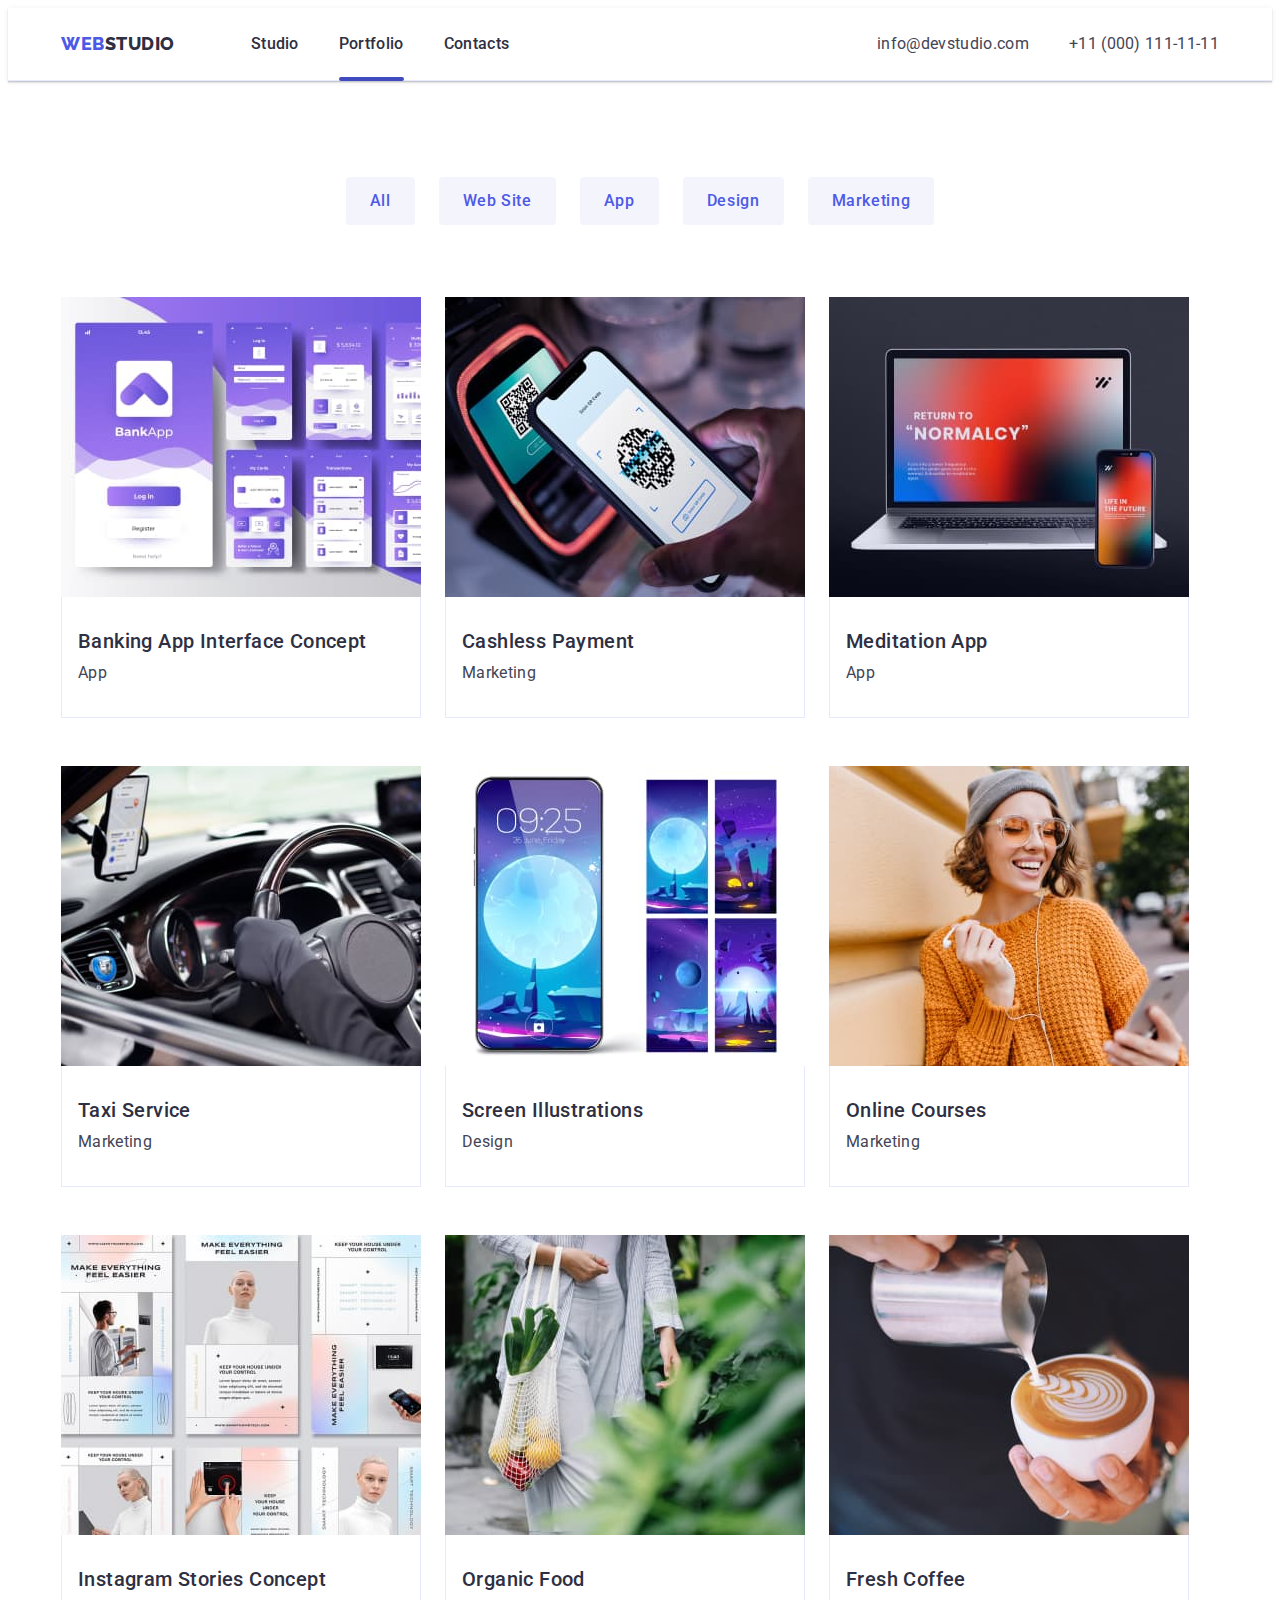
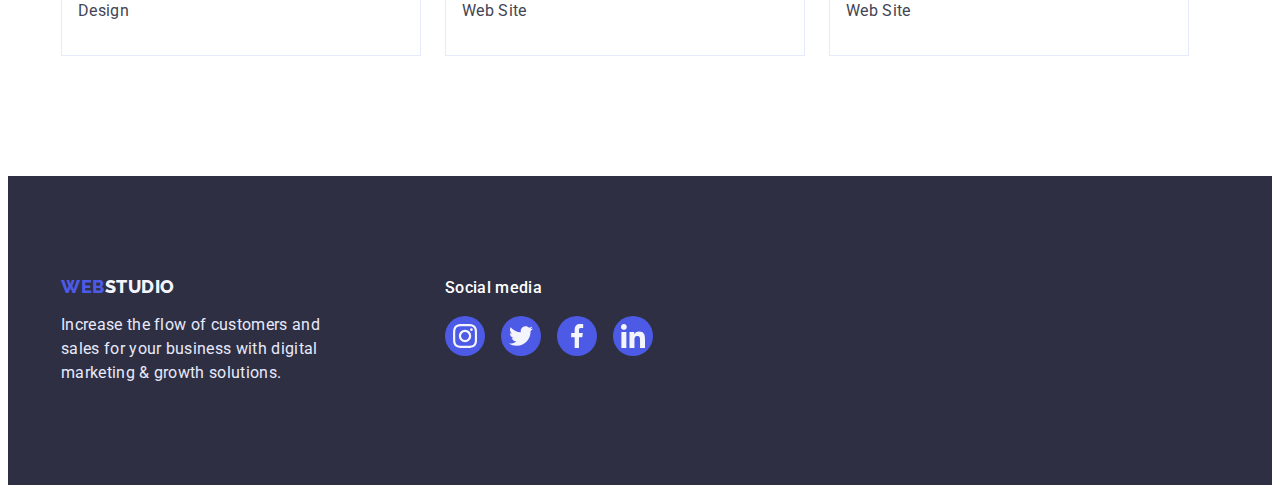
==== portfolio.html @ ecf8b480 "Initial commit" ====
<!DOCTYPE html>
<html lang="en">
  <head>
    <meta charset="UTF-8" />
    <meta http-equiv="X-UA-Compatible" content="IE=edge" />
    <meta name="viewport" content="width=device-width, initial-scale=1.0" />
    <title>Document</title>
    <link rel="preconnect" href="https://fonts.googleapis.com" />
    <link rel="preconnect" href="https://fonts.gstatic.com" crossorigin />
    <link
      href="https://fonts.googleapis.com/css2?family=Raleway:wght@800&family=Roboto:wght@400;500;700;900&display=swap"
      rel="stylesheet"
    />
    <link
      rel="stylesheet"
      href="https://cdnjs.cloudflare.com/ajax/libs/modern-normalize/1.1.0/modern-normalize.min.css"
      integrity="sha512-wpPYUAdjBVSE4KJnH1VR1HeZfpl1ub8YT/NKx4PuQ5NmX2tKuGu6U/JRp5y+Y8XG2tV+wKQpNHVUX03MfMFn9Q=="
      crossorigin="anonymous"
      referrerpolicy="no-referrer"
    />
    <link rel="stylesheet" href="./css/style.css" />
  </head>
  <body class="body">
    <header class="page-header partfolio-header-border">
      <div class="container header-container">
        <nav class="page-nav">
          <a class="logo-header link" href="./index.html">WEB<span class="logo-header-span">Studio</span></a>

          <ul class="menu list">
            <li class="menu-item"><a class="menu-link link" href="./index.html">Studio</a></li>
            <li class="menu-item"><a class="menu-link menu-link-line link" href="./portfolio.html">Portfolio</a></li>
            <li class="menu-item"><a class="menu-link link" href="">Contacts</a></li>
          </ul>
        </nav>
        <address class="contacts">
          <ul class="contact-list list">
            <li><a class="contact-info link" href="mailto:info@devstudio.com">info@devstudio.com</a></li>
            <li><a class="contact-info link" href="tel:+110001111111">+11 (000) 111-11-11</a></li>
          </ul>
        </address>
      </div>
    </header>
    <main>
      <section class="partfolio">
        <div class="container">
          <h1 hidden>partfolio</h1>

          <ul class="partfolio-btn list">
            <li><button class="nav-btn" type="button">All</button></li>
            <li><button class="nav-btn" type="button">Web Site</button></li>
            <li><button class="nav-btn" type="button">App</button></li>
            <li><button class="nav-btn" type="button">Design</button></li>
            <li><button class="nav-btn" type="button">Marketing</button></li>
          </ul>

          <ul class="partfolio-list list">
            <li class="partfolio-item">
              <a class="partfolio-cards link" href=""
                ><div class="partfolio-cover-wrap">
                  <img src="./images/portfolio/bank-app.jpg" alt="bank-app" width="360" />
                  <p class="partfolio-cover-text">
                    14 Stylish and User-Friendly App Design Concepts · Task Manager App · Calorie Tracker App · Exotic
                    Fruit Ecommerce App · Cloud Storage App
                  </p>
                </div>
                <div class="container-items">
                  <h2 class="gallery-items">Banking App Interface Concept</h2>
                  <p class="partfolio-text">App</p>
                </div>
              </a>
            </li>
            <li class="partfolio-item">
              <a class="partfolio-cards link" href="">
                <div class="partfolio-cover-wrap">
                <img src="./images/portfolio/qr-codee.jpg" alt="qr-codee" width="360" />
                <p class="partfolio-cover-text">
                  14 Stylish and User-Friendly App Design Concepts · Task Manager App · Calorie Tracker App · Exotic
                  Fruit Ecommerce App · Cloud Storage App
                </p></div><div class="container-items">
                  <h2 class="gallery-items">Cashless Payment</h2>
                  <p class="partfolio-text">Marketing</p>
                </div>
              </a>
            </li>
            <li class="partfolio-item">
              <a class="partfolio-cards link" href="">
                <div class="partfolio-cover-wrap">
                <img src="./images/portfolio//notebook-smartphone.jpg" alt="notebook-smartphone" width="360" />
                <p class="partfolio-cover-text">
                  14 Stylish and User-Friendly App Design Concepts · Task Manager App · Calorie Tracker App · Exotic
                  Fruit Ecommerce App · Cloud Storage App
                </p></div><div class="container-items">
                  <h2 class="gallery-items">Meditation App</h2>
                  <p class="partfolio-text">App</p>
                </div>
              </a>
            </li>

            <li class="partfolio-item">
              <a class="partfolio-cards link" href="">
                <div class="partfolio-cover-wrap">
                <img src="./images/portfolio/car.jpg" alt="car" width="360" />
                <p class="partfolio-cover-text">
                  14 Stylish and User-Friendly App Design Concepts · Task Manager App · Calorie Tracker App · Exotic
                  Fruit Ecommerce App · Cloud Storage App
                </p></div><div class="container-items">
                  <h2 class="gallery-items">Taxi Service</h2>
                  <p class="partfolio-text">Marketing</p>
                </div>
              </a>
            </li>
            <li class="partfolio-item">
              <a class="partfolio-cards link" href="">
                <div class="partfolio-cover-wrap">
                <img src="./images/portfolio/smartphone.jpg" alt="smartphone" width="360" />
                <p class="partfolio-cover-text">
                  14 Stylish and User-Friendly App Design Concepts · Task Manager App · Calorie Tracker App · Exotic
                  Fruit Ecommerce App · Cloud Storage App
                </p></div><div class="container-items">
                  <h2 class="gallery-items">Screen Illustrations</h2>
                  <p class="partfolio-text">Design</p>
                </div>
              </a>
            </li>
            <li class="partfolio-item">
              <a class="partfolio-cards link" href="">
                <div class="partfolio-cover-wrap">
                <img src="./images/portfolio/girl.jpg" alt="girl" width="360" />
                <p class="partfolio-cover-text">
                  14 Stylish and User-Friendly App Design Concepts · Task Manager App · Calorie Tracker App · Exotic
                  Fruit Ecommerce App · Cloud Storage App
                </p></div><div class="container-items">
                  <h2 class="gallery-items">Online Courses</h2>
                  <p class="partfolio-text">Marketing</p>
                </div>
              </a>
            </li>

            <li class="partfolio-item">
              <a class="partfolio-cards link" href="">
                <div class="partfolio-cover-wrap">
                <img src="./images/portfolio/inst.jpg" alt="instagram-stories" width="360" />
                <p class="partfolio-cover-text">
                  14 Stylish and User-Friendly App Design Concepts · Task Manager App · Calorie Tracker App · Exotic
                  Fruit Ecommerce App · Cloud Storage App
                </p></div><div class="container-items">
                  <h2 class="gallery-items">Instagram Stories Concept</h2>
                  <p class="partfolio-text">Design</p>
                </div>
              </a>
            </li>
            <li class="partfolio-item">
              <a class="partfolio-cards link" href="">
                <div class="partfolio-cover-wrap">
                <img src="./images/portfolio/food.jpg" alt="food" width="360" />
                <p class="partfolio-cover-text">
                  14 Stylish and User-Friendly App Design Concepts · Task Manager App · Calorie Tracker App · Exotic
                  Fruit Ecommerce App · Cloud Storage App
                </p></div><div class="container-items">
                  <h2 class="gallery-items">Organic Food</h2>
                  <p class="partfolio-text">Web Site</p>
                </div>
              </a>
            </li>
            <li class="partfolio-item">
              <a class="partfolio-cards link" href="">
                <div class="partfolio-cover-wrap">
                <img src="./images/portfolio/coffe.jpg" alt="coffe" width="360" />
                <p class="partfolio-cover-text">
                  14 Stylish and User-Friendly App Design Concepts · Task Manager App · Calorie Tracker App · Exotic
                  Fruit Ecommerce App · Cloud Storage App
                </p></div><div class="container-items">
                  <h2 class="gallery-items">Fresh Coffee</h2>
                  <p class="partfolio-text">Web Site</p>
                </div>
              </a>
            </li>
          </ul>
        </div>
      </section>
    </main>
    <footer class="footer">
      <div class="container footer-container">
        <div class="footer-wrap-logo">
          <a class="logo-footer link" href="./index.html">WEB<span class="logo-footer-span">Studio</span></a>
          <p class="text-footer">
            Increase the flow of customers and sales for your business with digital marketing & growth solutions.
          </p>
        </div>
        <div class="wrap-social-media">
          <p class="footer-soc-title">Social media</p>
          <ul class="footer-soc-list list">
            <li class="team-soc-items">
              <a class="footer-soc-link link" href="">
                <svg class="team-soc-icon" width="24" height="24">
                  <use href="./images/icon.svg#icon-instagram"></use></svg
              ></a>
            </li>
            <li class="team-soc-items">
              <a class="footer-soc-link link" href=""
                ><svg class="team-soc-icon" width="24" height="24">
                  <use href="./images/icon.svg#icon-twitter"></use></svg
              ></a>
            </li>
            <li class="team-soc-items">
              <a class="footer-soc-link link" href=""
                ><svg class="team-soc-icon" width="24" height="24">
                  <use href="./images/icon.svg#icon-facebook"></use></svg
              ></a>
            </li>
            <li class="team-soc-items">
              <a class="footer-soc-link link" href=""
                ><svg class="team-soc-icon" width="24" height="24">
                  <use href="./images/icon.svg#icon-linkedin"></use></svg
              ></a>
            </li>
          </ul>
        </div>
      </div>
    </footer>
  </body>
</html>
---- css/style.css ----
:root {
  --NAVY-BLUE: #2e2f42;
  --SLATE: #434455;
  --IRIS: #4d5ae5;
  --OCEAN: #404bbf;
  --bg-gradient: linear-gradient(rgba(46, 47, 66, 0.7), rgba(46, 47, 66, 0.7));
}

h1,
h2,
h3,
h4,
p {
  margin-top: 0;
  margin-bottom: 0;
}

ul,
ol {
  margin-top: 0;
  margin-bottom: 0;
  padding-left: 0;
}

button {
  cursor: pointer;
}

img {
  display: block;
  max-width: 100%;
  height: auto;
}

.list {
  list-style: none;
}

.link {
  text-decoration: none;
}

.body {
  font-family: "Roboto", sans-serif;
  color: var(--SLATE);
}

.container {
  width: 1158px;
  margin: 0 auto;
  padding-left: 15px;
  padding-right: 15px;
}

/* ============= HEADER ============= */
.page-header {
  height: 72px;
  display: flex;
}

.header-container {
  display: flex;
  align-items: center;
}

.page-nav {
  display: flex;
  margin-right: auto;
  align-items: center;
}

.logo-header {
  margin-right: 76px;

  font-family: "Raleway", sans-serif;
  font-weight: 800;
  font-size: 18px;
  line-height: 1.17;
  letter-spacing: 0.03em;
  text-transform: uppercase;
  color: var(--IRIS);
}

.logo-header-span {
  color: var(--NAVY-BLUE);
}

.menu {
  display: flex;
  gap: 40px;
  align-items: center;
}

.menu-item {
  padding-top: 20px;
  padding-bottom: 20px;
}

.menu-link-line::after {
  position: absolute;
  bottom: -2px;
  display: block;
  content: "";
  width: 100%;
  height: 4px;
  border: 1px;
  border-radius: 2px;
  background-color: var(--OCEAN);
}

.menu-link {
  position: relative;
  font-weight: 500;
  font-size: 16px;
  line-height: 1.5;
  letter-spacing: 0.02em;
  color: var(--NAVY-BLUE);
  padding-bottom: 26px;
  padding-top: 26px;
  transition: color 250ms cubic-bezier(0.4, 0, 0.2, 1);
}

.menu-link:hover,
.menu-link:focus {
  color: var(--OCEAN);
}

.contact-info {
  font-weight: 400;
  font-size: 16px;
  line-height: 1.5;
  letter-spacing: 0.02em;
  color: var(--SLATE);
  transition: color 250ms cubic-bezier(0.4, 0, 0.2, 1);
}

.contact-info:not(:last-child) {
  margin-right: 40px;
}

.contact-info:hover,
.contact-info:focus {
  color: var(--OCEAN);
}

.contacts {
  font-style: normal;
}

.contact-list {
  display: flex;
  gap: 40px;
}

/*============= HERO ============= */
.hero {
  width: 500px;

  margin-left: auto;
  margin-right: auto;
  margin-bottom: 48px;

  font-weight: 700;
  font-size: 56px;
  line-height: 1.07;
  text-align: center;
  letter-spacing: 0.02em;
  color: #ffffff;
}

.hero-section {
  padding-top: 188px;
  padding-bottom: 188px;
  background-color: var(--NAVY-BLUE);
  display: flex;
  align-items: center;

  max-width: 1440px;
  height: 600px;
  margin-left: auto;
  margin-right: auto;
  background-image: var(--bg-gradient), url(../images/people-office.jpg);
  background-repeat: no-repeat;
  background-position: center;
  background-size: cover;
}

.modal-btn {
  min-width: 169px;
  height: 56px;
  display: block;
  margin: 0 auto;
  border: none;
  box-shadow: 0px 4px 4px rgba(0, 0, 0, 0.15);
  border-radius: 4px;

  font-family: "Roboto", sans-serif;
  font-weight: 500;
  font-size: 16px;
  line-height: 1.5;
  letter-spacing: 0.04em;
  cursor: pointer;
  background: var(--IRIS);
  color: #ffffff;
  transition: background-color 250ms cubic-bezier(0.4, 0, 0.2, 1);
}

.modal-btn:hover,
.modal-btn:focus {
  background-color: var(--OCEAN);
}

/* ============= 2 SECTION========= */
.section-features {
  padding-top: 120px;
}

.list-item {
}

.features-title::before {
  display: block;
  content: "";
  height: 112px;
  background: #f4f4fd;
  border-radius: 4px;
  margin-bottom: 8px;
  background-image: url(../images/antenna.svg);
  background-repeat: no-repeat;
  background-position: center;
}

.list-item:nth-child(2) > .features-title:before {
  background-image: url(../images/clock.svg);
}

.list-item:nth-child(3) > .features-title:before {
  background-image: url(../images/diagram.svg);
}

.list-item:nth-child(4) > .features-title:before {
  background-image: url(../images/astronaut.svg);
}

.features-list {
  display: flex;
  gap: 24px;
}

.features-title {
  font-weight: 500;
  font-size: 20px;
  line-height: 1.2;
  letter-spacing: 0.02em;
  color: var(--NAVY-BLUE);
  margin-bottom: 8px;
}

.text-main {
  font-weight: 400;
  font-size: 16px;
  line-height: 1.5;
  letter-spacing: 0.02em;
  color: var(--SLATE);
}

/* =============== 3 SECTION ============= */

.section-description {
  padding-top: 120px;
  padding-bottom: 120px;
}

.description-list-item {
  width: calc(33.33% - 24px);
}

.description {
  font-weight: 700;
  font-size: 36px;
  line-height: 1.11;
  letter-spacing: 0.02em;
  text-align: center;
  text-transform: capitalize;
  color: var(--NAVY-BLUE);
  margin-bottom: 72px;
}

.description-list {
  display: flex;
  justify-content: space-between;
}

/* =============== SECTION 4 =============== */

.section-team {
  background-color: #f4f4fd;
  padding-top: 120px;
  padding-bottom: 120px;
}

.team-list-item {
  background-color: #ffffff;
  box-shadow: 0px 1px 6px rgba(46, 47, 66, 0.08), 0px 1px 1px rgba(46, 47, 66, 0.16), 0px 2px 1px rgba(46, 47, 66, 0.08);
  border-radius: 0px 0px 4px 4px;
}

.team-list {
  display: flex;
  gap: 24px;
  text-align: center;
}

.team-content {
}

.team-name {
  margin-bottom: 8px;

  font-weight: 500;
  font-size: 20px;
  line-height: 1.2;
  letter-spacing: 0.02em;
  color: var(--NAVY-BLUE);
}

.team-title {
  font-weight: 700;
  font-size: 36px;
  line-height: 1.11;
  text-align: center;
  letter-spacing: 0.02em;
  text-transform: capitalize;
  color: var(--NAVY-BLUE);
  margin-bottom: 72px;
}

.text-description {
  font-weight: 400;
  font-size: 16px;
  line-height: 1.5;
  letter-spacing: 0.02em;
  color: var(--SLATE);
  margin-bottom: 8px;
}

.team-item-wrap {
  padding-top: 32px;
  padding-bottom: 32px;
}
.team-soc-list {
  display: flex;
  justify-content: center;
  gap: 24px;
}

.team-soc-items {
  width: 40px;
  height: 40px;
}
.team-soc-link {
  width: 100%;
  height: 100%;
  border-radius: 50%;
  background-color: var(--IRIS);
  display: flex;
  align-items: center;
  justify-content: center;
  transition: background-color 250ms cubic-bezier(0.4, 0, 0.2, 1);
}

.team-soc-link:hover {
  background-color: var(--OCEAN);
}

/* =================== SECTION 5 =============== */

.section-customers {
  padding-top: 120px;
  padding-bottom: 120px;
}
.customers-item-wrap {
  display: flex;
  justify-content: center;
}
.customers-title {
  display: flex;
  justify-content: center;
  margin-bottom: 72px;

  font-style: normal;
  font-weight: 700;
  font-size: 36px;
  line-height: 1.11;
  letter-spacing: 0.02em;
  text-align: center;
  text-transform: capitalize;
}
.customers-list {
  display: flex;
  justify-content: center;
  gap: 24px;
}
.customer-item {
  width: 168px;
  height: 88px;
}

.customer-link {
  width: 100%;
  height: 100%;
  border-radius: 4px;
  border: 1px solid #8e8f99;
  color: #8e8f99;
  display: flex;
  align-items: center;
  justify-content: center;
  transition: color 250ms cubic-bezier(0.4, 0, 0.2, 1);
}

.customer-soc-icon {
  fill: currentColor;
}

.customer-link:hover,
.customer-link:focus {
  color: var(--OCEAN);
  border-color: var(--OCEAN);
}

/* =================== FOOTER =================== */
.footer {
  background-color: var(--NAVY-BLUE);
  padding-top: 100px;
  padding-bottom: 100px;
}

.text-footer {
  width: 264px;

  font-weight: 400;
  font-size: 16px;
  line-height: 1.5;
  letter-spacing: 0.02em;
  color: #e7e9fc;
}

.logo-footer {
  display: inline-block;
  margin-bottom: 16px;
  margin-right: 76px;

  font-family: "Raleway", sans-serif;
  font-weight: 800;
  font-size: 18px;
  line-height: 1.17;
  letter-spacing: 0.03em;
  text-transform: uppercase;
  color: var(--IRIS);
}

.logo-footer-span {
  color: #f4f4fd;
}

.social-media-item {
  font-weight: 500;
  font-size: 16px;
  line-height: 1.5;
  letter-spacing: 0.02em;
  color: #ffffff;
}

.footer-container {
  display: flex;
  gap: 120px;
}

.footer-wrap-logo {
}

.wrap-social-media {
  display: flex;
  flex-wrap: wrap;
  width: 208px;
  height: 80px;
}

.footer-soc-list {
  display: flex;
  justify-content: center;
  gap: 16px;
}

.footer-soc-title {
  color: #ffffff;
  margin-bottom: 16px;

  font-weight: 500;
  font-size: 16px;
  line-height: 1.5;
  letter-spacing: 0.02em;
}

.footer-soc-link {
  width: 100%;
  height: 100%;
  border-radius: 50%;
  background-color: var(--IRIS);
  display: flex;
  align-items: center;
  justify-content: center;
  transition: background-color 250ms cubic-bezier(0.4, 0, 0.2, 1);
}

.footer-soc-link:hover {
  background-color: #31d0aa;
}

/* =================== PARTFOLIO =================== */
.partfolio {
  padding-top: 96px;
  padding-bottom: 120px;
}

.partfolio-btn {
  margin-bottom: 72px;

  display: flex;
  gap: 24px;
  justify-content: center;
}
.partfolio-list {
  display: flex;
  gap: 48px 24px;
  flex-wrap: wrap;
}

.nav-btn {
  text-align: center;
  padding: 12px 24px;
  background: #f4f4fd;
  display: block;
  border: 0;
  border-radius: 4px;

  font-family: "Roboto", sans-serif;
  font-weight: 500;
  font-size: 16px;
  line-height: 1.5;
  letter-spacing: 0.04em;
  color: var(--IRIS);
  transition: background-color 250ms cubic-bezier(0.4, 0, 0.2, 1);
}

.nav-btn:hover,
.nav-btn:focus {
  background: var(--OCEAN);

  font-weight: 500;
  font-size: 16px;
  line-height: 1.5;
  letter-spacing: 0.04em;
  color: #ffffff;

  box-shadow: 0px 3px 1px rgba(0, 0, 0, 0.1), 0px 2px 1px rgba(0, 0, 0, 0.08), 0px 2px 2px rgba(0, 0, 0, 0.12);
}
.gallery-items {
  margin-bottom: 8px;

  font-weight: 500;
  font-size: 20px;
  line-height: 1.2;
  letter-spacing: 0.02em;
  color: var(--NAVY-BLUE);
}
.partfolio-header-border {
  border-bottom: 1px solid #e7e9fc;
  box-shadow: 0px 2px 1px rgba(46, 47, 66, 0.08), 0px 1px 1px rgba(46, 47, 66, 0.16), 0px 1px 6px rgba(46, 47, 66, 0.08);
}

.partfolio-cards {
  display: block;
  transition: box-shadow 250ms cubic-bezier(0.4, 0, 0.2, 1);
}
.partfolio-cover-wrap {
  position: relative;
  overflow: hidden;
}

.partfolio-cover-text {
  position: absolute;

  top: 0;
  left: 0;
  width: 100%;
  height: 100%;
  padding-left: 32px;
  padding-top: 40px;
  background-color: var(--IRIS);

  font-weight: 400;
  font-size: 16px;
  line-height: 1.5;
  letter-spacing: 0.02em;
  color: #f4f4fd;

  transform: translateY(100%);
  transition: transform 250ms cubic-bezier(0.4, 0, 0.2, 1);
}

.partfolio-cards:hover,
.partfolio-cards:focus {
  box-shadow: 0px 1px 6px rgba(46, 47, 66, 0.08), 0px 1px 1px rgba(46, 47, 66, 0.16), 0px 2px 1px rgba(46, 47, 66, 0.08);
}

.partfolio-cards:hover .partfolio-cover-text,
.partfolio-cards:focus .partfolio-cover-text {
  transform: translateY(0);
}

.partfolio-text {
  font-weight: 400;
  font-size: 16px;
  line-height: 1.5;
  letter-spacing: 0.02em;
  color: var(--SLATE);
}

.container-items {
  padding: 32px 16px;
  border-right: 1px solid #e7e9fc;
  border-bottom: 1px solid #e7e9fc;
  border-left: 1px solid #e7e9fc;
}

/* =================== MODAL =================== */

.backdrop {
  position: fixed;
  top: 0;
  width: 100%;
  height: 100%;

  background-color: rgba(46, 47, 66, 0.4);

  transition: opacity 250ms cubic-bezier(0.4, 0, 0.2, 1), isibility 250ms cubic-bezier(0.4, 0, 0.2, 1);
}

.modal {
  position: absolute;
  width: 408px;
  min-height: 576px;
  background: #fcfcfc;
  box-shadow: 0px 1px 1px rgba(0, 0, 0, 0.14), 0px 1px 3px rgba(0, 0, 0, 0.12), 0px 2px 1px rgba(0, 0, 0, 0.2);
  border-radius: 4px;
  top: 50%;
  left: 50%;
  transform: translate(-50%, -50%) scale(1);
  transition: transform 400ms linear;
}

.backdrop.is-hidden .modal {
  transform: translate(-50%, -50%) scale(0);
}

.close-mdl-btn {
  position: absolute;
  top: 24px;
  right: 24px;
  display: flex;
  padding: 0;
  justify-content: center;
  align-items: center;
  width: 24px;
  height: 24px;
  background-color: #e7e9fc;
  border: 1px solid rgba(0, 0, 0, 0.1);
  border-radius: 50%;
  transition: background-color 250ms cubic-bezier(0.4, 0, 0.2, 1);
}

.close-mdl-btn:hover,
.close-mdl-btn:focus {
  fill: #ffffff;
  background-color: var(--OCEAN);
}

.close-mdl-icon {
}

.is-hidden {
  opacity: 0;
  visibility: hidden;
  pointer-events: none;
}
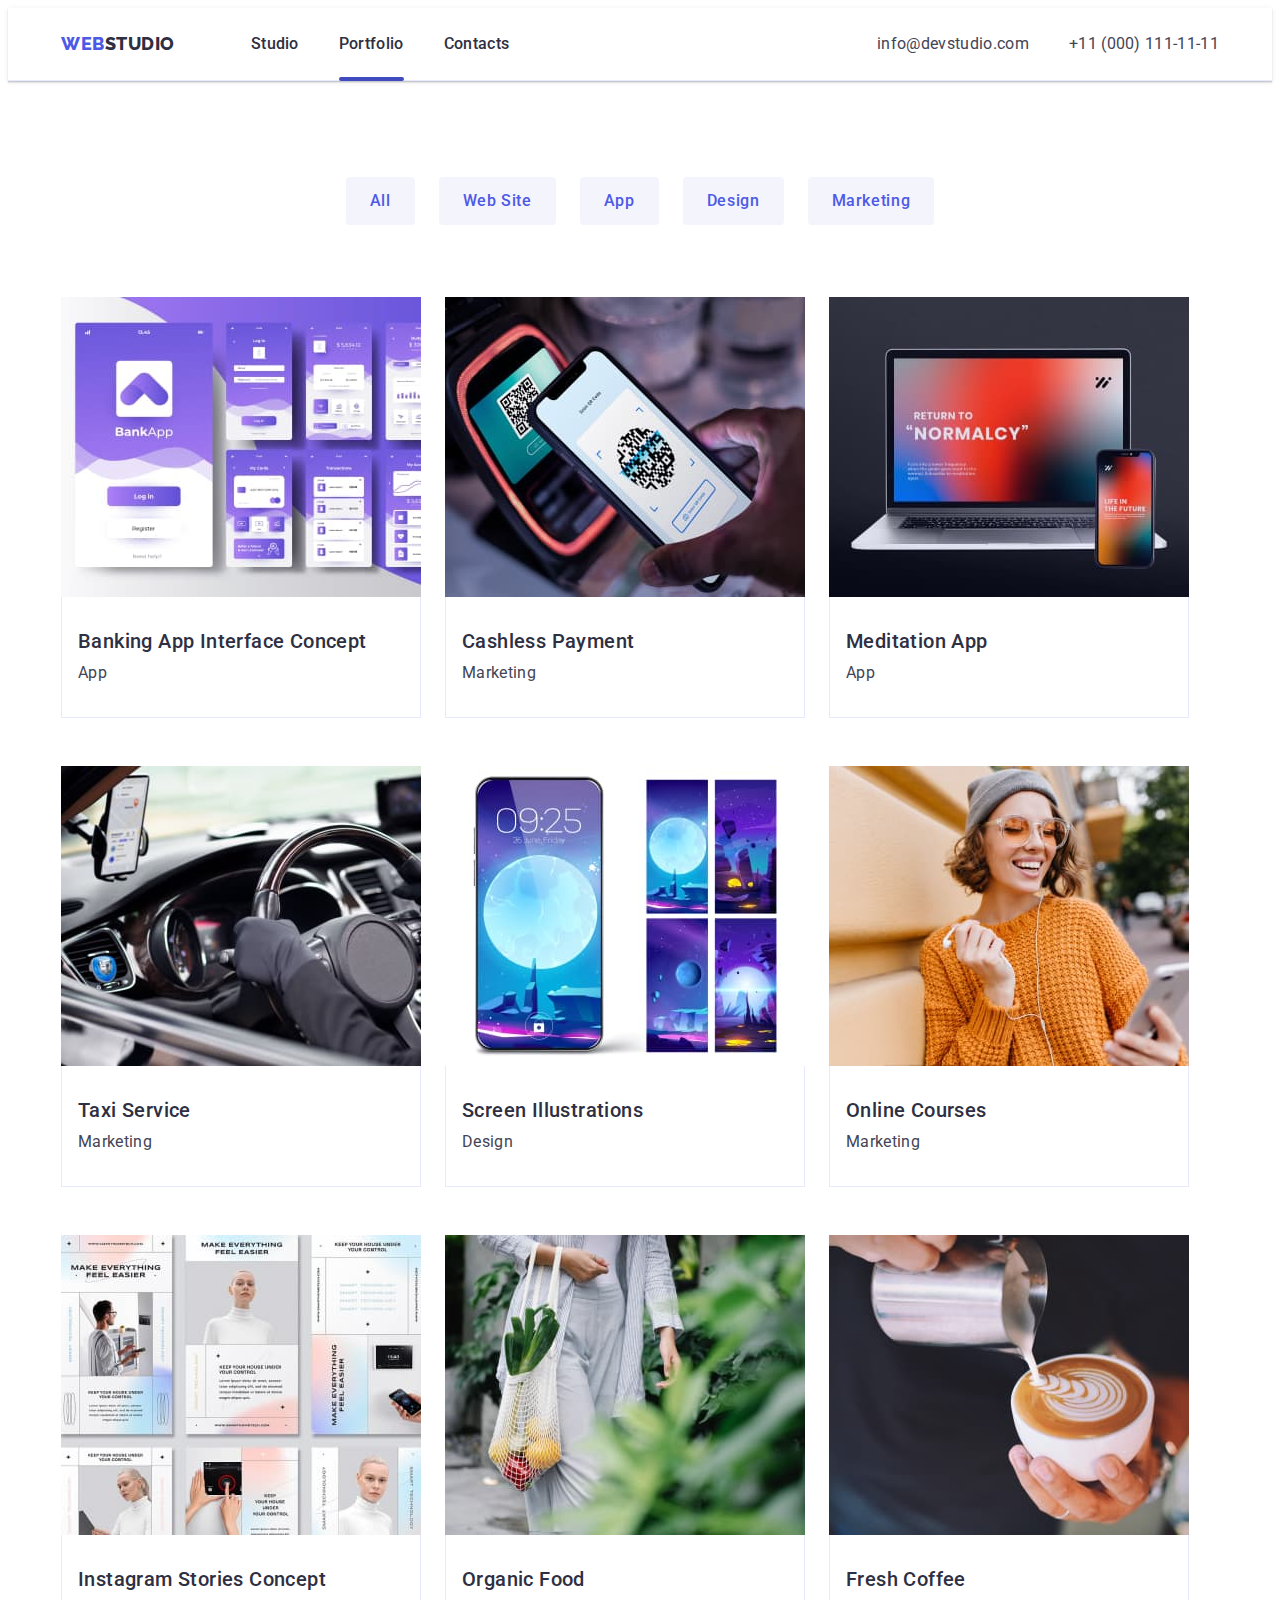
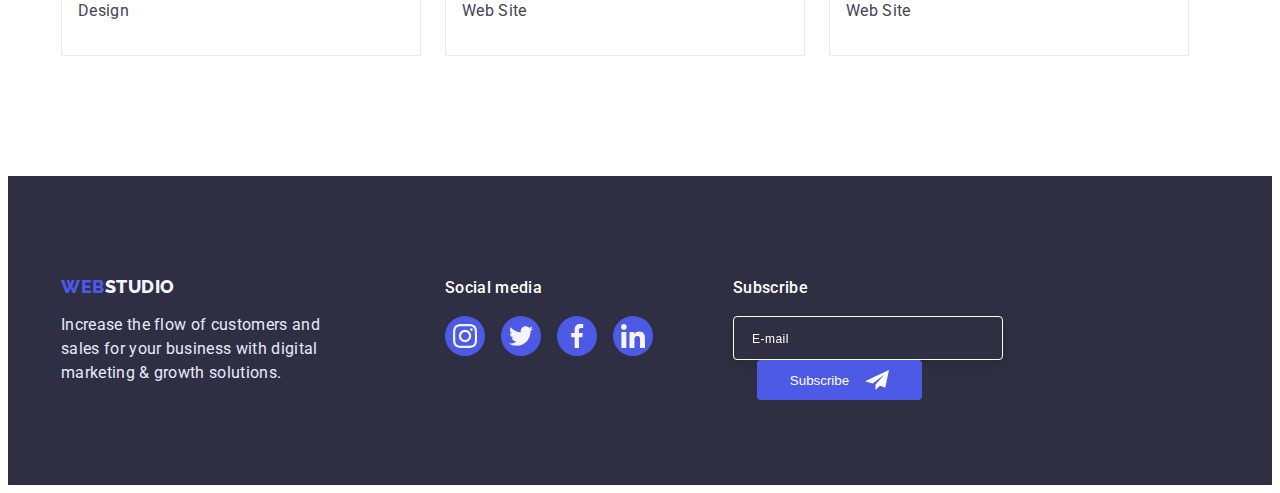
==== commit c4f37cde: "add div subscribe-wrap to partfolio" ====
--- a/portfolio.html
+++ b/portfolio.html
@@ -216,6 +216,13 @@
             </li>
           </ul>
         </div>
+        <div class="subscribe-wrap">
+          <p class="subscribe-title">Subscribe</p>
+          <form class="subscribe-form">
+            <input type="text" name="email" class="subscribe-input" placeholder="E-mail" />
+            <button class="subscribe-button" type="submit">Subscribe</button>
+          </form>
+        </div>
       </div>
     </footer>
   </body>
--- a/css/style.css
+++ b/css/style.css
@@ -473,10 +473,10 @@
 
 .footer-container {
   display: flex;
-  gap: 120px;
 }
 
 .footer-wrap-logo {
+  margin-right: 120px;
 }
 
 .wrap-social-media {
@@ -484,6 +484,7 @@
   flex-wrap: wrap;
   width: 208px;
   height: 80px;
+  margin-right: 80px;
 }
 
 .footer-soc-list {
@@ -517,6 +518,69 @@
   background-color: #31d0aa;
 }
 
+.subscribe-wrap {
+  width: 264px;
+  position: relative;
+}
+
+.subscribe-title {
+  color: #ffffff;
+  margin-bottom: 16px;
+
+  font-weight: 500;
+  font-size: 16px;
+  line-height: 1.5;
+  letter-spacing: 0.02em;
+}
+
+.subscribe-input {
+  width: 100%;
+  height: 40px;
+  border: 1px solid #ffffff;
+  filter: drop-shadow(0px 4px 4px rgba(0, 0, 0, 0.15));
+  border-radius: 4px;
+  background-color: var(--NAVY-BLUE);
+  color: #ffffff;
+}
+
+.subscribe-button {
+  position: absolute;
+  display: inline-flex;
+  align-items: center;
+  justify-content: center;
+  width: 165px;
+  height: 40px;
+  margin-left: 24px;
+  background: var(--IRIS);
+  border-radius: 4px;
+  border: none;
+  color: #ffffff;
+  transition: background-color 250ms cubic-bezier(0.4, 0, 0.2, 1);
+}
+.subscribe-button:hover,
+.subscribe-button:focus {
+  background-color: var(--OCEAN);
+}
+
+.subscribe-button::after {
+  content: "";
+  display: inline-block;
+  width: 24px;
+  height: 24px;
+  background-color: ;
+  background-image: url(../images/icon-send.svg);
+  background-repeat: no-repeat;
+  background-position: center;
+  margin-left: 16px;
+}
+
+.subscribe-input::placeholder {
+  font-size: 12px;
+  line-height: 24px;
+  letter-spacing: 0.04em;
+  color: #ffffff;
+  padding-left: 16px;
+}
 /* =================== PARTFOLIO =================== */
 .partfolio {
   padding-top: 96px;
@@ -658,6 +722,7 @@
   left: 50%;
   transform: translate(-50%, -50%) scale(1);
   transition: transform 400ms linear;
+  padding: 72px 24px 24px 24px;
 }
 
 .backdrop.is-hidden .modal {
@@ -686,11 +751,162 @@
   background-color: var(--OCEAN);
 }
 
-.close-mdl-icon {
-}
-
 .is-hidden {
   opacity: 0;
   visibility: hidden;
   pointer-events: none;
 }
+
+.modal-title {
+  font-weight: 500;
+  font-size: 16px;
+  line-height: 1.5;
+  text-align: center;
+  letter-spacing: 0.02em;
+  color: #2e2f42;
+  margin-bottom: 16px;
+}
+
+.modal-form {
+}
+
+.modal-input {
+  display: block;
+  width: 100%;
+  height: 40px;
+  border: 1px solid rgba(46, 47, 66, 0.4);
+  border-radius: 4px;
+  margin-bottom: 8px;
+  padding-left: 38px;
+}
+
+.modal-input:focus {
+  outline: none;
+  border-color: var(--IRIS);
+  color: var(--NAVY-BLUE);
+  font-size: 16px;
+  transition: border-color 250ms cubic-bezier(0.4, 0, 0.2, 1);
+}
+
+.modal-input:focus + .modal-input-icon {
+  fill: var(--IRIS);
+  transition: fill 250ms cubic-bezier(0.4, 0, 0.2, 1);
+}
+
+.modal-label {
+  display: block;
+  font-weight: 400;
+  font-size: 12px;
+  line-height: 1.17;
+  letter-spacing: 0.04em;
+  color: #8e8f99;
+}
+
+.modal-input-wrap {
+  position: relative;
+}
+
+.modal-label span {
+  display: block;
+  margin-bottom: 4px;
+}
+
+.modal-input-icon {
+  position: absolute;
+  top: 50%;
+  left: 16px;
+  transform: translate(0, -50%);
+}
+
+.modal-user-comment {
+  width: 100%;
+  height: 120px;
+  left: 0px;
+  border: 1px solid rgba(46, 47, 66, 0.4);
+  border-radius: 4px;
+  padding: 8px 16px;
+  margin-bottom: 16px;
+  resize: none;
+}
+
+.modal-user-comment:focus {
+  outline: none;
+  border-color: var(--IRIS);
+  color: var(--NAVY-BLUE);
+  transition: border-color 250ms cubic-bezier(0.4, 0, 0.2, 1);
+}
+
+.modal-accept {
+  display: flex;
+  align-items: center;
+  font-weight: 400;
+  font-size: 12px;
+  line-height: 1.17;
+  letter-spacing: 0.04em;
+  color: #8e8f99;
+  margin-bottom: 24px;
+}
+
+.modal-accept::before {
+  content: "";
+  width: 16px;
+  height: 16px;
+  border: 1px solid rgba(46, 47, 66, 0.4);
+  border-radius: 2px;
+  margin-right: 8px;
+}
+
+.input-check:checked + .modal-accept::before {
+  background-color: var(--OCEAN);
+  border: none;
+  background-image: url(../images/vector.svg);
+  background-position: center;
+  background-repeat: no-repeat;
+}
+
+.privacy-policy-link {
+  color: var(--IRIS);
+  margin-left: 2px;
+}
+
+.privacy-policy-link:hover,
+.privacy-policy-link:focus {
+  text-decoration: underline;
+  transition: text-decoration 250ms cubic-bezier(0.4, 0, 0.2, 1);
+}
+
+.visually-hidden {
+  position: absolute;
+  width: 1px;
+  height: 1px;
+  margin: -1px;
+  border: 0;
+  padding: 0;
+  white-space: nowrap;
+  clip-path: inset(100%);
+  clip: rect(0 0 0 0);
+  overflow: hidden;
+}
+
+.modal-btn-send {
+  min-width: 169px;
+  height: 56px;
+  display: block;
+  margin: 0 auto;
+  border: none;
+  box-shadow: 0px 4px 4px rgba(0, 0, 0, 0.15);
+  border-radius: 4px;
+  font-family: "Roboto", sans-serif;
+  font-weight: 500;
+  font-size: 16px;
+  line-height: 1.5;
+  letter-spacing: 0.04em;
+  cursor: pointer;
+  background: var(--IRIS);
+  color: #ffffff;
+  transition: background-color 250ms cubic-bezier(0.4, 0, 0.2, 1);
+}
+.modal-btn-send:hover,
+.modal-btn-send:focus {
+  background-color: var(--OCEAN);
+}
